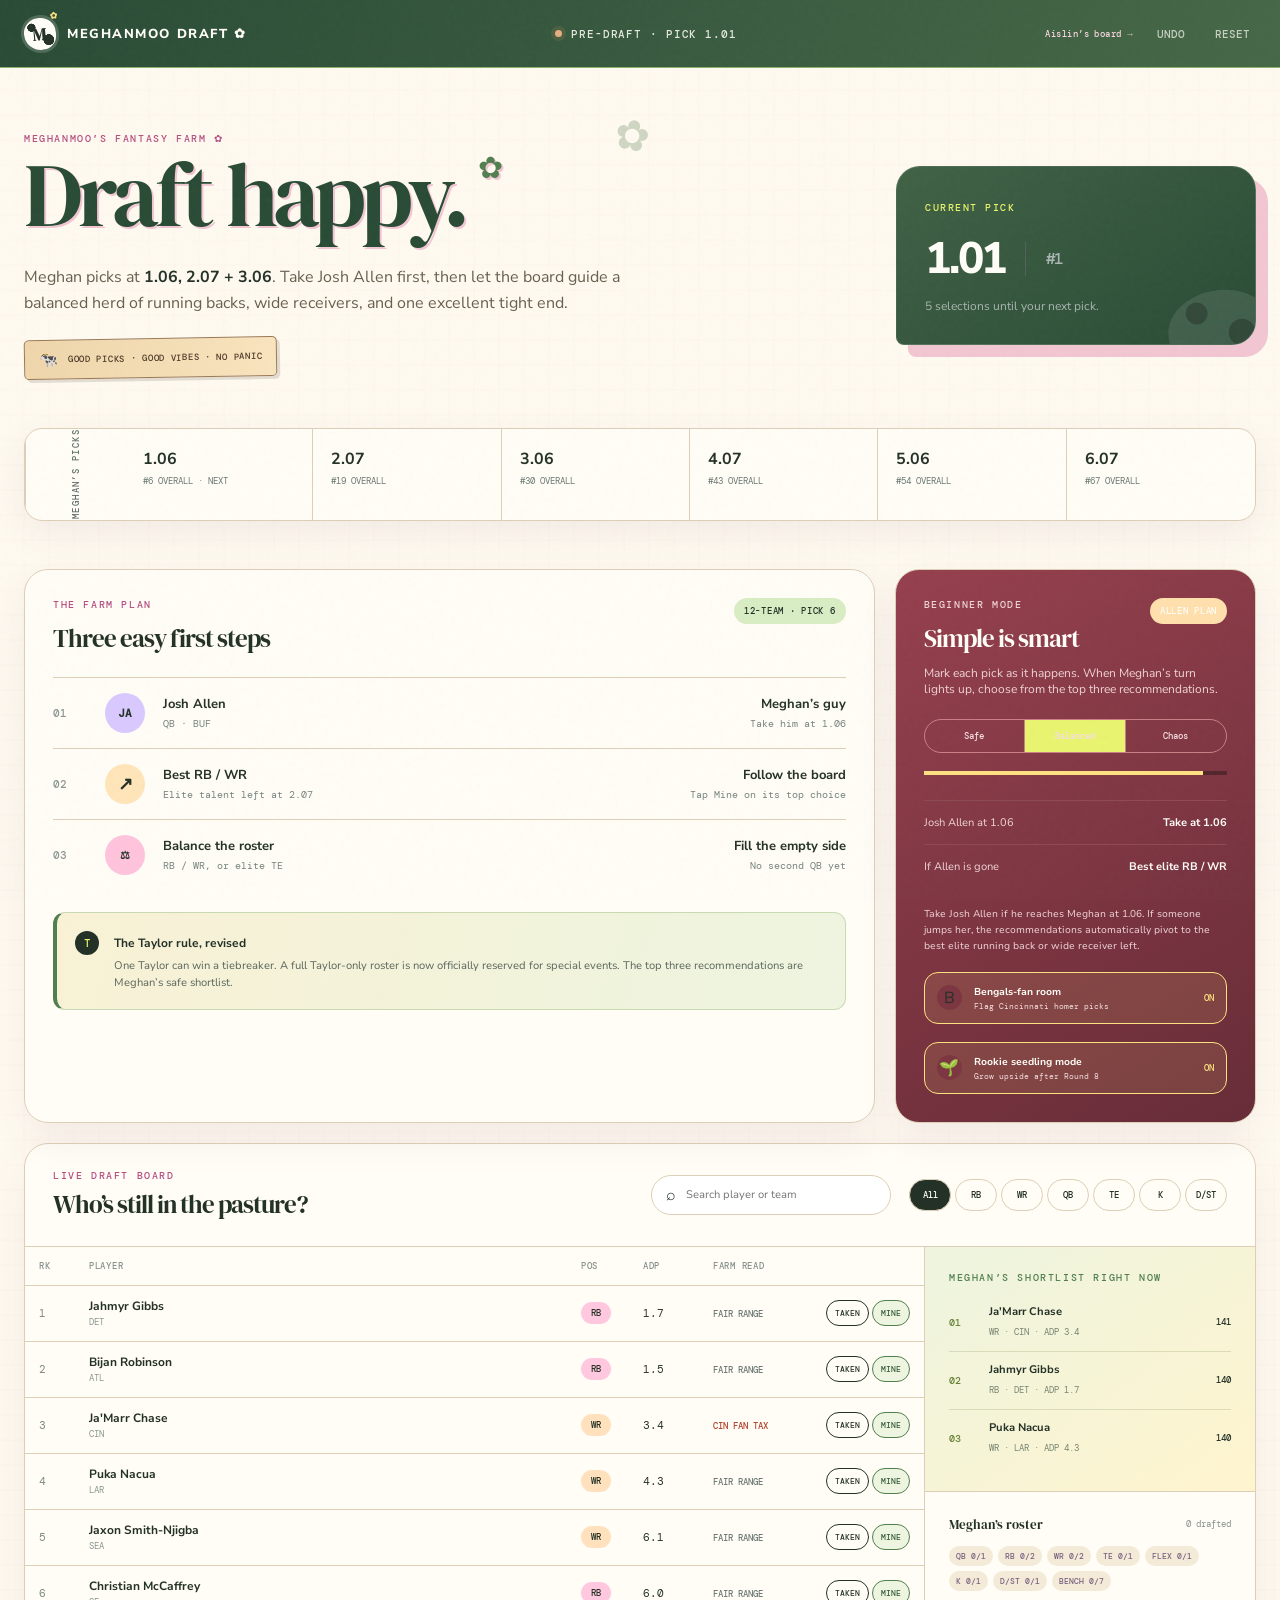
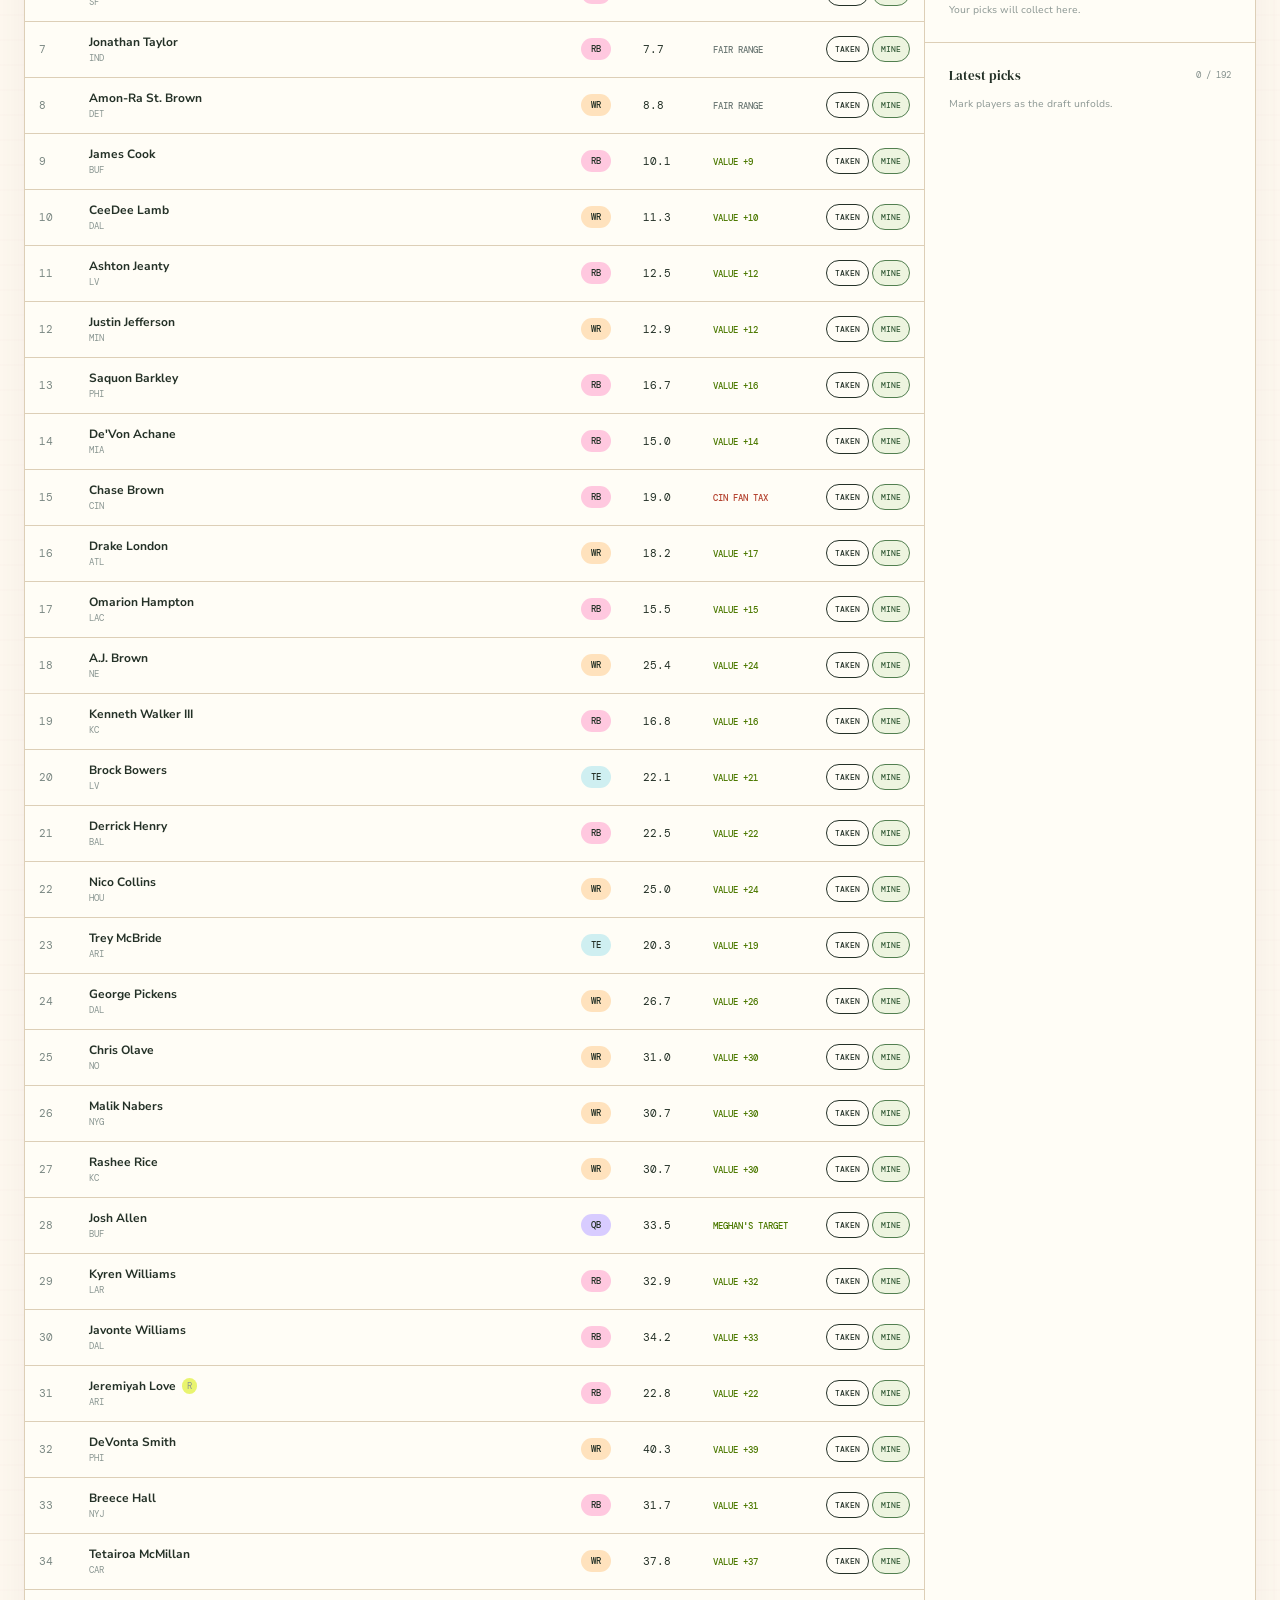
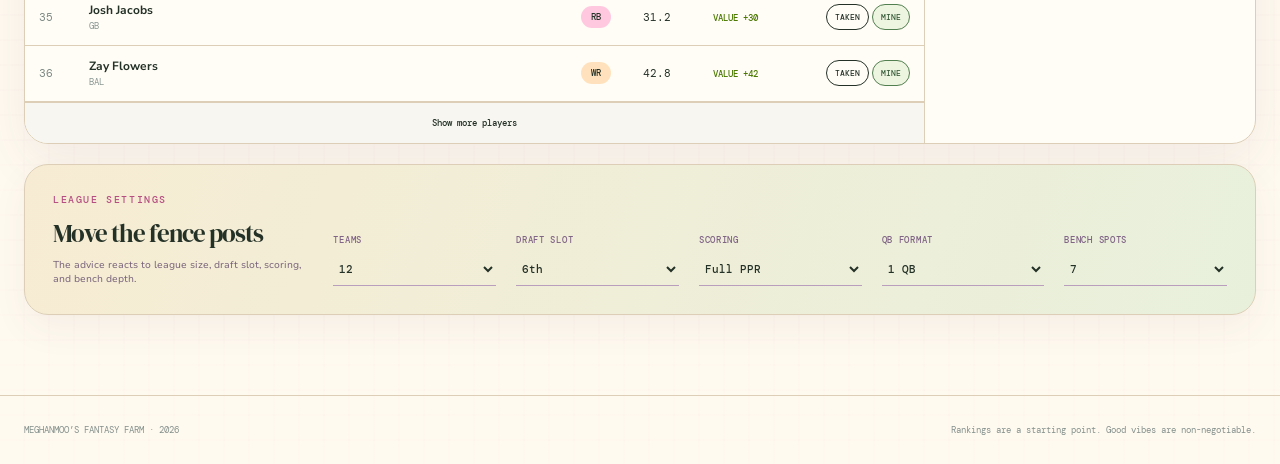
==== meghanmoo/index.html @ f885f4a6 "feat: add Meghanmoo's farm draft board" ====
<!doctype html>
<html lang="en">
  <head>
    <meta charset="UTF-8" />
    <meta name="viewport" content="width=device-width, initial-scale=1.0" />
    <meta name="theme-color" content="#35513a" />
    <title>Meghanmoo Draft — Pick-six co-pilot</title>
    <link rel="preconnect" href="https://fonts.googleapis.com" />
    <link rel="preconnect" href="https://fonts.gstatic.com" crossorigin />
    <link href="https://fonts.googleapis.com/css2?family=DM+Mono:wght@400;500&family=DM+Serif+Display&family=Nunito+Sans:wght@400;600;700;800&display=swap" rel="stylesheet" />
    <link rel="stylesheet" href="../styles.css" />
  </head>
  <body class="meghan-page">
    <div class="noise" aria-hidden="true"></div>
    <header class="topbar">
      <a class="brand" href="#"><span class="brand-mark">M</span><span>MEGHANMOO DRAFT ✿</span></a>
      <div class="draft-status"><span class="live-dot"></span><span id="statusText">PRE-DRAFT · PICK 1.01</span></div>
      <div class="header-actions">
        <a class="profile-link" href="../">Aislin’s board →</a>
        <button class="text-button" id="undoButton" type="button">Undo</button>
        <button class="text-button" id="resetButton" type="button">Reset</button>
      </div>
    </header>
    <div class="my-turn-alert" id="myTurnAlert" role="alert" aria-live="assertive">
      <span class="turn-pulse"></span>
      <strong>MEGHAN, YOU’RE ON THE CLOCK</strong>
      <span id="alertPick">PICK 1.06 · #6 OVERALL</span>
      <a href="#liveBoard">Open best available ↓</a>
    </div>

    <main>
      <section class="hero">
        <div>
          <p class="eyebrow">MEGHANMOO’S FANTASY FARM ✿</p>
          <h1>Draft happy.<span aria-hidden="true">✿</span></h1>
          <p class="hero-copy">Meghan picks at <strong>1.06, 2.07 + 3.06</strong>. Take Josh Allen first, then let the board guide a balanced herd of running backs, wide receivers, and one excellent tight end.</p>
          <div class="farm-sign" aria-label="Farm draft motto"><span>🐄</span> GOOD PICKS · GOOD VIBES · NO PANIC</div>
        </div>
        <div class="on-clock-card">
          <span class="micro-label">CURRENT PICK</span>
          <div class="clock-row"><span id="currentPick">1.01</span><span class="clock-divider"></span><span id="overallPick">#1</span></div>
          <p id="clockHint">Five selections until Meghan’s first pick.</p>
        </div>
      </section>

      <section class="pick-strip" aria-label="Meghan's upcoming picks">
        <div class="strip-label">MEGHAN’S PICKS</div>
        <div id="pickTimeline" class="pick-timeline"></div>
      </section>

      <section class="strategy-grid">
        <article class="plan-card feature-card">
          <div class="card-heading">
            <div><p class="eyebrow">THE FARM PLAN</p><h2>Three easy first steps</h2></div>
            <span class="pill green">12-team · Pick 6</span>
          </div>
          <div class="script-list">
            <div class="script-row">
              <span class="round-number">01</span>
              <div class="player-avatar qb">JA</div>
              <div class="script-player"><strong>Josh Allen</strong><span>QB · BUF</span></div>
              <div class="script-note"><strong>Meghan’s guy</strong><span>Take him at 1.06</span></div>
            </div>
            <div class="script-row flexible">
              <span class="round-number">02</span>
              <div class="player-avatar flex">↗</div>
              <div class="script-player"><strong>Best RB / WR</strong><span>Elite talent left at 2.07</span></div>
              <div class="script-note"><strong>Follow the board</strong><span>Tap Mine on its top choice</span></div>
            </div>
            <div class="script-row">
              <span class="round-number">03</span>
              <div class="player-avatar rb">⚖</div>
              <div class="script-player"><strong>Balance the roster</strong><span>RB / WR, or elite TE</span></div>
              <div class="script-note"><strong>Fill the empty side</strong><span>No second QB yet</span></div>
            </div>
          </div>
          <div class="strategy-callout">
            <span class="callout-icon">T</span>
            <div><strong>The Taylor rule, revised</strong><p>One Taylor can win a tiebreaker. A full Taylor-only roster is now officially reserved for special events. The top three recommendations are Meghan’s safe shortlist.</p></div>
          </div>
        </article>

        <aside class="room-card">
          <div class="card-heading compact"><div><p class="eyebrow">BEGINNER MODE</p><h2>Simple is smart</h2></div><span id="pressureBadge" class="pill amber">ALLEN PLAN</span></div>
          <p class="room-copy">Mark each pick as it happens. When Meghan’s turn lights up, choose from the top three recommendations.</p>
          <div class="segmented" id="qbPressure" role="group" aria-label="Draft risk preference">
            <button data-value="normal" type="button">Safe</button>
            <button data-value="early" class="active" type="button">Balanced</button>
            <button data-value="run" type="button">Chaos</button>
          </div>
          <div class="meter"><span id="pressureMeter"></span></div>
          <div class="room-stat"><span>Josh Allen at 1.06</span><strong id="burrowVerdict">Take at 1.06</strong></div>
          <div class="room-stat"><span>If Allen is gone</span><strong id="fallbackWindow">Best elite RB / WR</strong></div>
          <p class="micro-copy" id="pressureExplanation">Take Josh Allen if he reaches Meghan. If he is stolen, the board automatically pivots to the best elite running back or wide receiver left.</p>
          <button class="upside-toggle active" id="bengalsToggle" type="button"><span>B</span><span><strong>Bengals-fan room</strong><small>Flag Cincinnati homer picks</small></span><b>ON</b></button>
          <button class="upside-toggle active" id="upsideToggle" type="button"><span>🌱</span><span><strong>Rookie seedling mode</strong><small>Grow upside after Round 8</small></span><b>ON</b></button>
        </aside>
      </section>

      <section class="draft-room" id="liveBoard">
        <div class="room-toolbar">
          <div><p class="eyebrow">LIVE DRAFT BOARD</p><h2>Who’s still in the pasture?</h2></div>
          <label class="search"><span>⌕</span><input id="playerSearch" type="search" placeholder="Search player or team" /></label>
          <div class="filters" id="positionFilters" role="group" aria-label="Filter by position">
            <button class="active" data-position="ALL" type="button">All</button>
            <button data-position="RB" type="button">RB</button>
            <button data-position="WR" type="button">WR</button>
            <button data-position="QB" type="button">QB</button>
            <button data-position="TE" type="button">TE</button>
            <button data-position="K" type="button">K</button>
            <button data-position="DST" type="button">D/ST</button>
          </div>
        </div>

        <div class="board-layout">
          <div class="player-table-wrap">
            <table class="player-table">
              <thead><tr><th>RK</th><th>PLAYER</th><th>POS</th><th>ADP</th><th>FARM READ</th><th></th></tr></thead>
              <tbody id="playerTable"></tbody>
            </table>
            <button class="load-more" id="loadMore" type="button">Show more players</button>
          </div>

          <aside class="side-panel">
            <div class="recommendation">
              <p class="eyebrow">MEGHAN’S SHORTLIST RIGHT NOW</p>
              <div id="recommendationList"></div>
            </div>
            <div class="my-roster">
              <div class="side-title"><h3>Meghan’s roster</h3><span id="rosterCount">0 drafted</span></div>
              <div id="starterStatus" class="starter-status"></div>
              <div id="rosterList" class="roster-list"><p class="empty-state">Her picks will gather here.</p></div>
            </div>
            <div class="pick-log">
              <div class="side-title"><h3>Latest picks</h3><span id="picksCount">0 / 192</span></div>
              <div id="pickLog"><p class="empty-state">Mark players as the draft unfolds.</p></div>
            </div>
          </aside>
        </div>
      </section>

      <section class="settings-card">
        <div><p class="eyebrow">LEAGUE SETTINGS</p><h2>Move the fence posts</h2><p>The advice reacts to league size, draft slot, scoring, and bench depth.</p></div>
        <label>Teams<select id="teamCount"><option>10</option><option selected>12</option><option>14</option><option>16</option></select></label>
        <label>Draft slot<select id="draftSlot"></select></label>
        <label>Scoring<select id="scoring"><option value="ppr" selected>Full PPR</option><option value="half">Half PPR</option><option value="standard">Standard</option></select></label>
        <label>QB format<select id="qbFormat"><option value="1qb" selected>1 QB</option><option value="superflex">Superflex</option></select></label>
        <label>Bench spots<select id="benchCount"><option>4</option><option>5</option><option>6</option><option selected>7</option><option>8</option><option>9</option></select></label>
      </section>
    </main>

    <footer><span>MEGHANMOO’S FANTASY FARM · 2026</span><span>Rankings are a starting point. Good vibes are non-negotiable.</span></footer>

    <div class="toast" id="toast" role="status" aria-live="polite"></div>
    <script>window.DRAFT_PROFILE={id:"meghanmoo",storageKey:"turn-draft-meghanmoo-state",slot:6,priorityPlayer:"Josh Allen",priorityPick:6,turnOwner:"MEGHAN’S"};</script>
    <script src="../app.js"></script>
  </body>
</html>
---- styles.css ----
:root {
  --ink: #3f2748;
  --ink-soft: #5c4264;
  --paper: #fff8fc;
  --paper-2: #f7eefa;
  --line: rgba(93, 56, 103, 0.14);
  --green: #ff83bb;
  --green-dark: #d85294;
  --mint: #e5d5ff;
  --orange: #ffba8b;
  --red: #db5b78;
  --white: #fffafd;
  --mono: "DM Mono", monospace;
  --sans: "Nunito Sans", sans-serif;
  --serif: "DM Serif Display", serif;
}

* { box-sizing: border-box; }
html { scroll-behavior: smooth; }
body { margin: 0; color: var(--ink); background: radial-gradient(circle at 8% 4%, rgba(255,172,211,.28) 0, rgba(255,172,211,0) 260px), radial-gradient(circle at 94% 15%, rgba(211,190,255,.32) 0, rgba(211,190,255,0) 310px), var(--paper); font-family: var(--sans); min-width: 320px; }
body::after { content: ""; position: fixed; inset: 0; z-index: 50; pointer-events: none; border: 0 solid var(--green); transition: border-width .2s ease; }
body.my-turn::after { border-width: 7px; animation: turn-frame 1.6s ease-in-out infinite; }
button, input, select { font: inherit; }
button { color: inherit; }
.noise { position: fixed; inset: 0; pointer-events: none; opacity: .035; z-index: 20; background-image: url("data:image/svg+xml,%3Csvg viewBox='0 0 180 180' xmlns='http://www.w3.org/2000/svg'%3E%3Cfilter id='n'%3E%3CfeTurbulence type='fractalNoise' baseFrequency='.95' numOctaves='3' stitchTiles='stitch'/%3E%3C/filter%3E%3Crect width='100%25' height='100%25' filter='url(%23n)' opacity='.8'/%3E%3C/svg%3E"); }

.topbar { height: 68px; padding: 0 max(24px, calc((100vw - 1400px)/2)); display: flex; align-items: center; justify-content: space-between; color: var(--white); background: linear-gradient(110deg, #38213f, #57325f); border-bottom: 1px solid rgba(255,255,255,.12); position: sticky; top: 0; z-index: 10; }
.brand { display: flex; align-items: center; gap: 11px; color: inherit; text-decoration: none; font-size: 13px; font-weight: 800; letter-spacing: .12em; }
.brand-mark { position: relative; display: grid; place-items: center; width: 32px; height: 32px; border-radius: 50% 50% 46% 54%; background: linear-gradient(135deg, #ff9bc8, #ff6eae); color: var(--ink); font-family: var(--serif); font-size: 17px; box-shadow: 0 0 0 3px rgba(255,255,255,.12); transform: rotate(-5deg); }
.brand-mark::after { content: "✦"; position: absolute; right: -5px; top: -7px; color: #ffe69d; font-size: 9px; }
.draft-status { font: 500 11px var(--mono); letter-spacing: .08em; display: flex; align-items: center; gap: 9px; opacity: .88; }
.live-dot { width: 7px; height: 7px; border-radius: 50%; background: var(--orange); box-shadow: 0 0 0 4px rgba(255,178,98,.12); }
.header-actions { display: flex; gap: 18px; }
.profile-link { align-self: center; color: #ffacd2; font: 500 9px var(--mono); letter-spacing: .05em; text-decoration: none; white-space: nowrap; }
.profile-link:hover { color: var(--white); text-decoration: underline; text-underline-offset: 4px; }
.text-button { border: 0; background: transparent; color: var(--white); opacity: .7; font: 500 11px var(--mono); text-transform: uppercase; cursor: pointer; }
.text-button:hover { opacity: 1; }
.my-turn-alert { position: sticky; top: 68px; z-index: 9; min-height: 50px; display: none; align-items: center; justify-content: center; gap: 14px; padding: 10px 24px; background: var(--green); color: var(--ink); box-shadow: 0 8px 24px rgba(20,40,20,.16); font: 500 11px var(--mono); letter-spacing: .08em; }
.my-turn-alert.show { display: flex; animation: alert-in .25s ease-out; }
.my-turn-alert strong { font-family: var(--sans); font-size: 13px; letter-spacing: .08em; }
.my-turn-alert a { margin-left: 12px; color: var(--ink); font-size: 9px; font-weight: 500; text-underline-offset: 3px; }
.turn-pulse { width: 10px; height: 10px; flex: none; border-radius: 50%; background: var(--ink); box-shadow: 0 0 0 0 rgba(10,23,20,.4); animation: turn-pulse 1.15s infinite; }
body.my-turn .topbar { box-shadow: inset 0 -3px 0 var(--green); }
body.my-turn .live-dot { background: var(--green); box-shadow: 0 0 0 4px rgba(202,255,61,.15); }
body.my-turn .on-clock-card { box-shadow: 12px 12px 0 var(--green), 0 0 0 3px var(--green); animation: clock-card 1.6s ease-in-out infinite; }

@keyframes alert-in { from { transform: translateY(-100%); } to { transform: translateY(0); } }
@keyframes turn-pulse { 70% { box-shadow: 0 0 0 9px rgba(10,23,20,0); } 100% { box-shadow: 0 0 0 0 rgba(10,23,20,0); } }
@keyframes turn-frame { 50% { border-color: #c94f91; } }
@keyframes clock-card { 50% { transform: translateY(-2px); } }

main { max-width: 1400px; margin: 0 auto; padding: 0 24px 80px; }
.hero { position: relative; min-height: 310px; display: grid; grid-template-columns: 1fr 360px; gap: 60px; align-items: center; padding: 64px 0 50px; }
.hero::before { content: "♡"; position: absolute; left: 48%; top: 38px; color: rgba(216,82,148,.3); font: 42px var(--serif); transform: rotate(12deg); }
.eyebrow { margin: 0 0 10px; font: 500 10px var(--mono); letter-spacing: .16em; color: #b64e82; }
h1 { margin: 0; font-family: var(--serif); font-size: clamp(54px, 7vw, 100px); line-height: .9; letter-spacing: -.045em; font-weight: 400; }
h1 span { display: inline-block; margin-left: 12px; color: var(--green-dark); font-size: .33em; vertical-align: top; animation: sparkle 2.4s ease-in-out infinite; }
h2, h3 { font-family: var(--serif); font-weight: 400; }
.hero-copy { max-width: 640px; margin: 28px 0 0; font-size: 16px; line-height: 1.65; color: #735f78; }
.hero-copy strong { color: var(--ink); }
.on-clock-card { padding: 28px; border: 1px solid rgba(255,255,255,.12); border-radius: 24px 24px 24px 8px; background: linear-gradient(145deg, #45274d, #312037); color: var(--white); box-shadow: 12px 12px 0 var(--green); }
.micro-label { font: 500 10px var(--mono); letter-spacing: .15em; color: var(--green); }
.clock-row { display: flex; align-items: center; margin: 20px 0 16px; font-size: 44px; line-height: 1; font-weight: 800; letter-spacing: -.05em; }
.clock-row span:last-child { font: 500 16px var(--mono); color: #aab6b2; }
.clock-divider { width: 1px; height: 34px; margin: 0 20px; background: #52615c; }
.on-clock-card p { margin: 0; color: #aab6b2; font-size: 12px; line-height: 1.6; }

.pick-strip { display: grid; grid-template-columns: 100px 1fr; align-items: stretch; border: 1px solid var(--line); border-radius: 18px; background: rgba(255,250,253,.9); box-shadow: 0 12px 35px rgba(84,45,93,.07); overflow: hidden; }
.strip-label { display: grid; place-items: center; writing-mode: vertical-rl; transform: rotate(180deg); font: 500 9px var(--mono); letter-spacing: .16em; color: #62716c; border-right: 1px solid var(--line); }
.pick-timeline { display: grid; grid-template-columns: repeat(6, 1fr); }
.timeline-pick { position: relative; padding: 19px 18px; border-right: 1px solid var(--line); min-width: 0; }
.timeline-pick:last-child { border: 0; }
.timeline-pick.active { background: linear-gradient(135deg, #ff9bc8, #ff77b5); }
.timeline-pick strong { display: block; font-size: 16px; }
.timeline-pick span { display: block; margin-top: 5px; font: 400 9px var(--mono); color: #6a7873; white-space: nowrap; }
.timeline-pick.active span { color: #64334f; }

.strategy-grid { display: grid; grid-template-columns: minmax(0, 2fr) minmax(300px, .85fr); gap: 20px; margin-top: 48px; }
.plan-card, .room-card { background: rgba(255,250,253,.94); border: 1px solid var(--line); border-radius: 24px; padding: 28px; box-shadow: 0 16px 40px rgba(84,45,93,.07); }
.card-heading { display: flex; justify-content: space-between; gap: 20px; align-items: start; padding-bottom: 22px; }
.card-heading h2, .room-toolbar h2, .settings-card h2 { margin: 0; font-size: 25px; letter-spacing: -.04em; }
.pill { display: inline-flex; border-radius: 999px; padding: 7px 10px; font: 500 9px var(--mono); text-transform: uppercase; letter-spacing: .08em; white-space: nowrap; }
.pill.green { background: var(--mint); }
.pill.amber { background: #ffe0ad; }
.script-row { display: grid; grid-template-columns: 36px 42px minmax(150px, 1fr) minmax(150px, .8fr); gap: 16px; align-items: center; padding: 15px 0; border-top: 1px solid var(--line); }
.round-number { font: 500 11px var(--mono); color: #8b9692; }
.player-avatar { display: grid; place-items: center; width: 40px; height: 40px; border-radius: 50%; font: 700 11px var(--mono); }
.player-avatar.rb { background: #ffc4dc; }.player-avatar.qb { background: #d9c9ff; }.player-avatar.flex { background: #ffe5b9; font-size: 18px; }
.script-player strong, .script-note strong { display: block; font-size: 13px; }
.script-player span, .script-note span { display: block; margin-top: 4px; font: 400 10px var(--mono); color: #77837f; }
.script-note { text-align: right; }.script-note.warning strong { color: #a83a28; }
.strategy-callout { display: flex; gap: 15px; margin-top: 22px; padding: 18px; border: 1px solid #f3c7df; border-left: 4px solid var(--green-dark); border-radius: 12px; background: linear-gradient(110deg, #fff0f7, #f8efff); }
.callout-icon { flex: none; display: grid; place-items: center; width: 24px; height: 24px; border-radius: 50%; background: var(--ink); color: var(--green); font: 500 11px var(--mono); }
.strategy-callout strong { font-size: 12px; }.strategy-callout p { margin: 4px 0 0; color: #5a665d; font-size: 11px; line-height: 1.55; }
.room-card { background: linear-gradient(150deg, #4b2b53, #35223d); color: var(--white); }
.room-card .eyebrow { color: #899691; }.card-heading.compact { padding-bottom: 10px; }.room-copy { margin: 0 0 22px; color: #9ca9a4; font-size: 12px; }
.segmented { display: grid; grid-template-columns: repeat(3, 1fr); border: 1px solid #795d80; border-radius: 999px; overflow: hidden; }
.segmented button { border: 0; border-right: 1px solid #795d80; padding: 10px 5px; background: transparent; color: #c5b0cb; font: 500 9px var(--mono); cursor: pointer; }
.segmented button:last-child { border: 0; }.segmented button.active { background: var(--green); color: var(--ink); }
.meter { height: 4px; background: #34433e; margin: 18px 0 25px; }.meter span { display: block; height: 100%; width: 50%; background: var(--orange); transition: width .25s ease; }
.room-stat { display: flex; justify-content: space-between; gap: 15px; padding: 14px 0; border-top: 1px solid #35443f; font-size: 11px; }.room-stat span { color: #8d9a95; }.room-stat strong { font-size: 11px; }
.room-stat .locked-read { color: #ff9bc8; font: 500 9px var(--mono); }
.micro-copy { color: #85928d; font-size: 10px; line-height: 1.6; margin: 18px 0 0; }
.upside-toggle { width: 100%; display: grid; grid-template-columns: 28px 1fr auto; gap: 9px; align-items: center; margin-top: 18px; padding: 12px; border: 1px solid #795d80; border-radius: 14px; background: rgba(255,255,255,.025); color: #c5b0cb; text-align: left; cursor: pointer; }.upside-toggle > span:first-child { display: grid; place-items: center; width: 25px; height: 25px; border-radius: 50%; background: #684a70; }.upside-toggle strong,.upside-toggle small { display:block; }.upside-toggle strong { color: var(--white); font-size: 10px; }.upside-toggle small { margin-top: 2px; font: 400 8px var(--mono); }.upside-toggle b { font: 500 9px var(--mono); color: #b6a0bc; }.upside-toggle.active { border-color: #ef7eb4; background: rgba(255,131,187,.09); }.upside-toggle.active > span:first-child { background: var(--green); color: var(--ink); }.upside-toggle.active b { color: #ff9bc8; }

.draft-room { margin-top: 20px; background: rgba(255,250,253,.96); border: 1px solid var(--line); border-radius: 24px; box-shadow: 0 18px 50px rgba(84,45,93,.08); overflow: hidden; scroll-margin-top: 130px; }
.room-toolbar { padding: 25px 28px; display: flex; align-items: center; gap: 18px; border-bottom: 1px solid var(--line); }
.room-toolbar > div:first-child { margin-right: auto; }.room-toolbar .eyebrow { margin-bottom: 5px; }
.search { width: 240px; height: 40px; display: flex; align-items: center; gap: 8px; border: 1px solid var(--line); border-radius: 999px; padding: 0 14px; background: #fff; }
.search input { min-width: 0; width: 100%; border: 0; outline: 0; background: transparent; font-size: 11px; }
.filters { display: flex; gap: 4px; }.filters button { border: 1px solid var(--line); border-radius: 999px; background: transparent; min-width: 42px; padding: 9px 10px; font: 500 9px var(--mono); cursor: pointer; }.filters button.active { background: var(--ink); color: var(--white); }
.board-layout { display: grid; grid-template-columns: minmax(0, 1fr) 330px; }
.player-table-wrap { min-width: 0; border-right: 1px solid var(--line); }
.player-table { width: 100%; border-collapse: collapse; table-layout: fixed; }
.player-table th { padding: 13px 14px; text-align: left; color: #88938f; font: 500 9px var(--mono); letter-spacing: .08em; border-bottom: 1px solid var(--line); }
.player-table th:nth-child(1) { width: 50px; }.player-table th:nth-child(3) { width: 62px; }.player-table th:nth-child(4) { width: 70px; }.player-table th:nth-child(5) { width: 120px; }.player-table th:nth-child(6) { width: 105px; }
.player-table td { padding: 12px 14px; border-bottom: 1px solid var(--line); font-size: 11px; vertical-align: middle; }
.player-table tr:hover td { background: #fff0f7; }
.rank { color: #7b8883; font: 400 10px var(--mono); }.player-cell strong { display: block; font-size: 12px; }.player-cell span { color: #8a9692; font: 400 9px var(--mono); }
.position { display: inline-flex; justify-content: center; min-width: 30px; padding: 5px; border-radius: 999px; font: 500 9px var(--mono); background: var(--paper-2); }.position.RB { background: #ffc8df; }.position.WR { background: #ffe2bd; }.position.QB { background: #d8ccff; }.position.TE { background: #cfeff1; }.position.K { background: #d9efd1; }.position.DST { background: #eadff0; }
.adp { font: 400 10px var(--mono); }.turn-read { font: 500 9px var(--mono); }.turn-read.value { color: #4c7900; }.turn-read.reach { color: #b54431; }.turn-read.fair { color: #6f7b77; }
.draft-button { border: 1px solid var(--ink); border-radius: 999px; background: transparent; padding: 7px 8px; font: 500 8px var(--mono); cursor: pointer; text-transform: uppercase; }.draft-button:hover { background: var(--ink); color: var(--white); }.pick-buttons { display: flex; gap: 3px; justify-content: flex-end; }.mine-button { border-color: var(--green-dark); color: #ad3c76; background: #fff0f7; }.rookie-tag { display: inline-block; margin-left: 6px; padding: 2px 5px; border-radius: 999px; background: var(--green); color: var(--ink); font: 500 7px var(--mono); vertical-align: 1px; }
.draft-actions { position: relative; }.action-menu { display: none; position: absolute; right: 0; top: 33px; z-index: 4; width: 128px; background: var(--ink); box-shadow: 0 7px 20px rgba(0,0,0,.2); }.draft-actions.open .action-menu { display: block; }.action-menu button { width: 100%; padding: 10px; color: white; background: transparent; border: 0; text-align: left; font: 400 9px var(--mono); cursor: pointer; }.action-menu button:hover { background: #263a33; }
.load-more { width: 100%; border: 0; border-top: 1px solid var(--line); padding: 14px; background: #f7f6f1; font: 500 9px var(--mono); cursor: pointer; }
.side-panel > div { padding: 24px; border-bottom: 1px solid var(--line); }.side-panel > div:last-child { border: 0; }
.recommendation { background: linear-gradient(145deg, #fff0f7, #f1e9ff); }.recommendation .eyebrow { color: #a84878; }
.rec-player { display: grid; grid-template-columns: 30px 1fr auto; align-items: center; gap: 10px; padding: 10px 0; border-top: 1px solid rgba(85,110,42,.18); }.rec-player:first-child { border-top: 0; }.rec-rank { font: 500 10px var(--mono); color: #668134; }.rec-player strong { display: block; font-size: 11px; }.rec-player small { color: #778472; font: 400 9px var(--mono); }.rec-score { font: 500 9px var(--mono); }
.side-title { display: flex; justify-content: space-between; align-items: center; margin-bottom: 13px; }.side-title h3 { margin: 0; font-size: 13px; }.side-title span { color: #84908c; font: 400 9px var(--mono); }
.empty-state { color: #8d9894; font-size: 10px; line-height: 1.5; margin: 0; }
.starter-status { display: flex; flex-wrap: wrap; gap: 5px; padding-bottom: 12px; }.slot-status { padding: 5px 7px; border-radius: 999px; background: var(--paper-2); color: #78617e; font: 500 8px var(--mono); }.slot-status.filled { color: #963366; background: #ffd9e9; }
.roster-chip { display: flex; align-items: center; gap: 8px; padding: 7px 0; border-top: 1px solid var(--line); font-size: 10px; }.roster-chip:first-child { border-top: 0; }.roster-chip .position { transform: scale(.85); transform-origin: left; }.roster-chip strong { margin-left: -3px; }.roster-chip span:last-child { margin-left: auto; color: #8b9692; font: 400 9px var(--mono); }
.log-row { display: grid; grid-template-columns: 34px 1fr auto; gap: 7px; padding: 7px 0; border-top: 1px solid var(--line); font-size: 9px; }.log-row:first-child { border-top: 0; }.log-row span:first-child, .log-row span:last-child { color: #8b9692; font: 400 8px var(--mono); }

.settings-card { margin-top: 20px; display: grid; grid-template-columns: 1.6fr repeat(5, 1fr); align-items: end; gap: 20px; padding: 28px; border: 1px solid var(--line); border-radius: 24px; background: linear-gradient(110deg, #fbedf5, #eee6fa); box-shadow: 0 14px 36px rgba(84,45,93,.06); }.settings-card p:last-child { margin: 8px 0 0; color: #766179; font-size: 10px; }.settings-card label { display: grid; gap: 7px; color: #806486; font: 500 9px var(--mono); text-transform: uppercase; letter-spacing: .08em; }.settings-card select { width: 100%; border: 0; border-bottom: 1px solid #b99ebe; border-radius: 0; padding: 8px 2px; background: transparent; color: var(--ink); font-size: 11px; }
footer { max-width: 1400px; margin: 0 auto; padding: 28px 24px; border-top: 1px solid var(--line); display: flex; justify-content: space-between; color: #84908c; font: 400 9px var(--mono); }
.toast { position: fixed; left: 50%; bottom: 24px; z-index: 30; transform: translate(-50%, 20px); padding: 11px 16px; border-radius: 999px; background: var(--ink); color: var(--white); box-shadow: 0 8px 25px rgba(63,39,72,.25); font: 400 10px var(--mono); opacity: 0; pointer-events: none; transition: .2s ease; }.toast.show { opacity: 1; transform: translate(-50%, 0); }

body.meghan-page {
  --ink: #243127;
  --paper: #fffaf0;
  --paper-2: #f3ead8;
  --line: #ddcfb7;
  --green: #e9f46f;
  --green-dark: #527f50;
  --mint: #d9edc4;
  --white: #fffdf7;
  background:
    linear-gradient(rgba(255,250,240,.9), rgba(255,250,240,.9)),
    repeating-linear-gradient(0deg, transparent 0 23px, rgba(181,69,92,.12) 23px 25px),
    repeating-linear-gradient(90deg, transparent 0 23px, rgba(181,69,92,.12) 23px 25px),
    #fffaf0;
}
.meghan-page .topbar { background: linear-gradient(110deg, #294b35, #466847); border-bottom-color: #8db26f; }
.meghan-page .brand-mark { color: #243127; background: radial-gradient(circle at 25% 28%, #243127 0 12%, transparent 13%), radial-gradient(circle at 76% 70%, #243127 0 16%, transparent 17%), #fffdf7; box-shadow: 0 0 0 3px rgba(255,255,255,.18); }
.meghan-page .brand-mark::after { content: "✿"; color: #ffe182; }
.meghan-page .profile-link { color: #f9d6e2; }
.meghan-page .hero::before { content: "✿"; color: rgba(82,127,80,.28); }
.meghan-page h1 { color: #294b35; text-shadow: 2px 2px 0 #f2c6d2; }
.meghan-page .hero-copy { color: #685f4f; }
.farm-sign { display: inline-flex; align-items: center; gap: 9px; margin-top: 22px; padding: 9px 14px; border: 1px solid #9a7954; border-radius: 5px; color: #4e3b29; background: linear-gradient(90deg, #efd6ab, #f8e4bd); box-shadow: 3px 3px 0 rgba(78,59,41,.15); font: 500 9px var(--mono); letter-spacing: .08em; transform: rotate(-1deg); }
.farm-sign span { font-size: 15px; }
.meghan-page .on-clock-card { position: relative; overflow: hidden; background: linear-gradient(145deg, #406245, #294b35); box-shadow: 12px 12px 0 #f2c6d2; }
.meghan-page .on-clock-card::after { content: ""; position: absolute; right: -18px; bottom: -26px; width: 105px; height: 80px; border-radius: 50% 50% 0 0; background: radial-gradient(circle at 30% 25%, rgba(36,49,39,.5) 0 11%, transparent 12%), radial-gradient(circle at 70% 57%, rgba(36,49,39,.5) 0 15%, transparent 16%), rgba(255,253,247,.1); transform: rotate(-9deg); }
.meghan-page .pick-strip, .meghan-page .plan-card, .meghan-page .draft-room { background: rgba(255,253,247,.96); }
.meghan-page .timeline-pick.active { background: linear-gradient(135deg, #f2c6d2, #ffe182); }
.meghan-page .strategy-callout { border-color: #c9d9b2; border-left-color: #527f50; background: linear-gradient(110deg, #f8f1d5, #edf4df); }
.meghan-page .room-card { background: linear-gradient(150deg, #963f4d, #672d38); }
.meghan-page .room-card .eyebrow, .meghan-page .room-copy, .meghan-page .micro-copy, .meghan-page .room-stat span { color: #efd4d6; }
.meghan-page .segmented { border-color: #ca7f86; }
.meghan-page .segmented button { border-right-color: #ca7f86; color: #f5dfe1; }
.meghan-page .meter { background: #54252d; }
.meghan-page .meter span { background: #ffe182; }
.meghan-page .room-stat { border-top-color: #8e4a54; }
.meghan-page .upside-toggle { border-color: #b86670; color: #f5dfe1; }
.meghan-page .upside-toggle > span:first-child { background: #7d3742; }
.meghan-page .upside-toggle.active { border-color: #ffe182; background: rgba(255,225,130,.11); }
.meghan-page .upside-toggle.active b, .meghan-page .room-stat .locked-read { color: #ffe182; }
.meghan-page .recommendation { background: linear-gradient(145deg, #edf4df, #fff4ce); }
.meghan-page .recommendation .eyebrow { color: #527f50; }
.meghan-page .settings-card { background: linear-gradient(110deg, #f7ecd3, #e8f0dc); }
.meghan-page .player-table tr:hover td { background: #f4f1d7; }
.meghan-page .mine-button { border-color: #527f50; color: #355b39; background: #edf4df; }

@keyframes sparkle { 50% { opacity: .45; transform: rotate(16deg) scale(.82); } }

@media (max-width: 980px) {
  .hero { grid-template-columns: 1fr 300px; }.strategy-grid { grid-template-columns: 1fr; }.board-layout { grid-template-columns: 1fr; }.player-table-wrap { border-right: 0; }.side-panel { display: grid; grid-template-columns: repeat(3, 1fr); border-top: 1px solid var(--line); }.side-panel > div { border-right: 1px solid var(--line); border-bottom: 0; }.settings-card { grid-template-columns: repeat(2, 1fr); }.settings-card > div { grid-column: 1 / -1; }
}
@media (max-width: 720px) {
  .topbar { padding: 0 16px; }.draft-status { display: none; }.profile-link { display: none; }.my-turn-alert { top: 68px; justify-content: flex-start; gap: 9px; padding: 10px 16px; }.my-turn-alert a { display: none; } main { padding: 0 14px 60px; }.hero { grid-template-columns: 1fr; gap: 34px; padding: 50px 0 42px; }.on-clock-card { max-width: 340px; }.pick-strip { grid-template-columns: 45px 1fr; overflow-x: auto; }.pick-timeline { min-width: 620px; }.strategy-grid { margin-top: 28px; }.plan-card, .room-card { padding: 20px; }.script-row { grid-template-columns: 28px 40px 1fr; }.script-note { grid-column: 3; text-align: left; margin-top: -10px; }.room-toolbar { align-items: stretch; flex-wrap: wrap; padding: 20px; }.room-toolbar > div:first-child { width: 100%; }.search { flex: 1; }.filters { overflow-x: auto; }.player-table th:nth-child(4), .player-table td:nth-child(4), .player-table th:nth-child(5), .player-table td:nth-child(5) { display: none; }.player-table th:nth-child(6) { width: 95px; }.side-panel { grid-template-columns: 1fr; }.side-panel > div { border-right: 0; border-bottom: 1px solid var(--line); }.settings-card { grid-template-columns: 1fr 1fr; padding: 20px; } footer { flex-direction: column; gap: 8px; }
}
@media (prefers-reduced-motion: reduce) { body.my-turn::after, body.my-turn .on-clock-card, .turn-pulse, .my-turn-alert.show { animation: none; } }
@media (max-width: 440px) { .brand span:last-child { display:none; }.script-row { gap: 10px; }.settings-card { grid-template-columns: 1fr; }.settings-card > div { grid-column: auto; } }
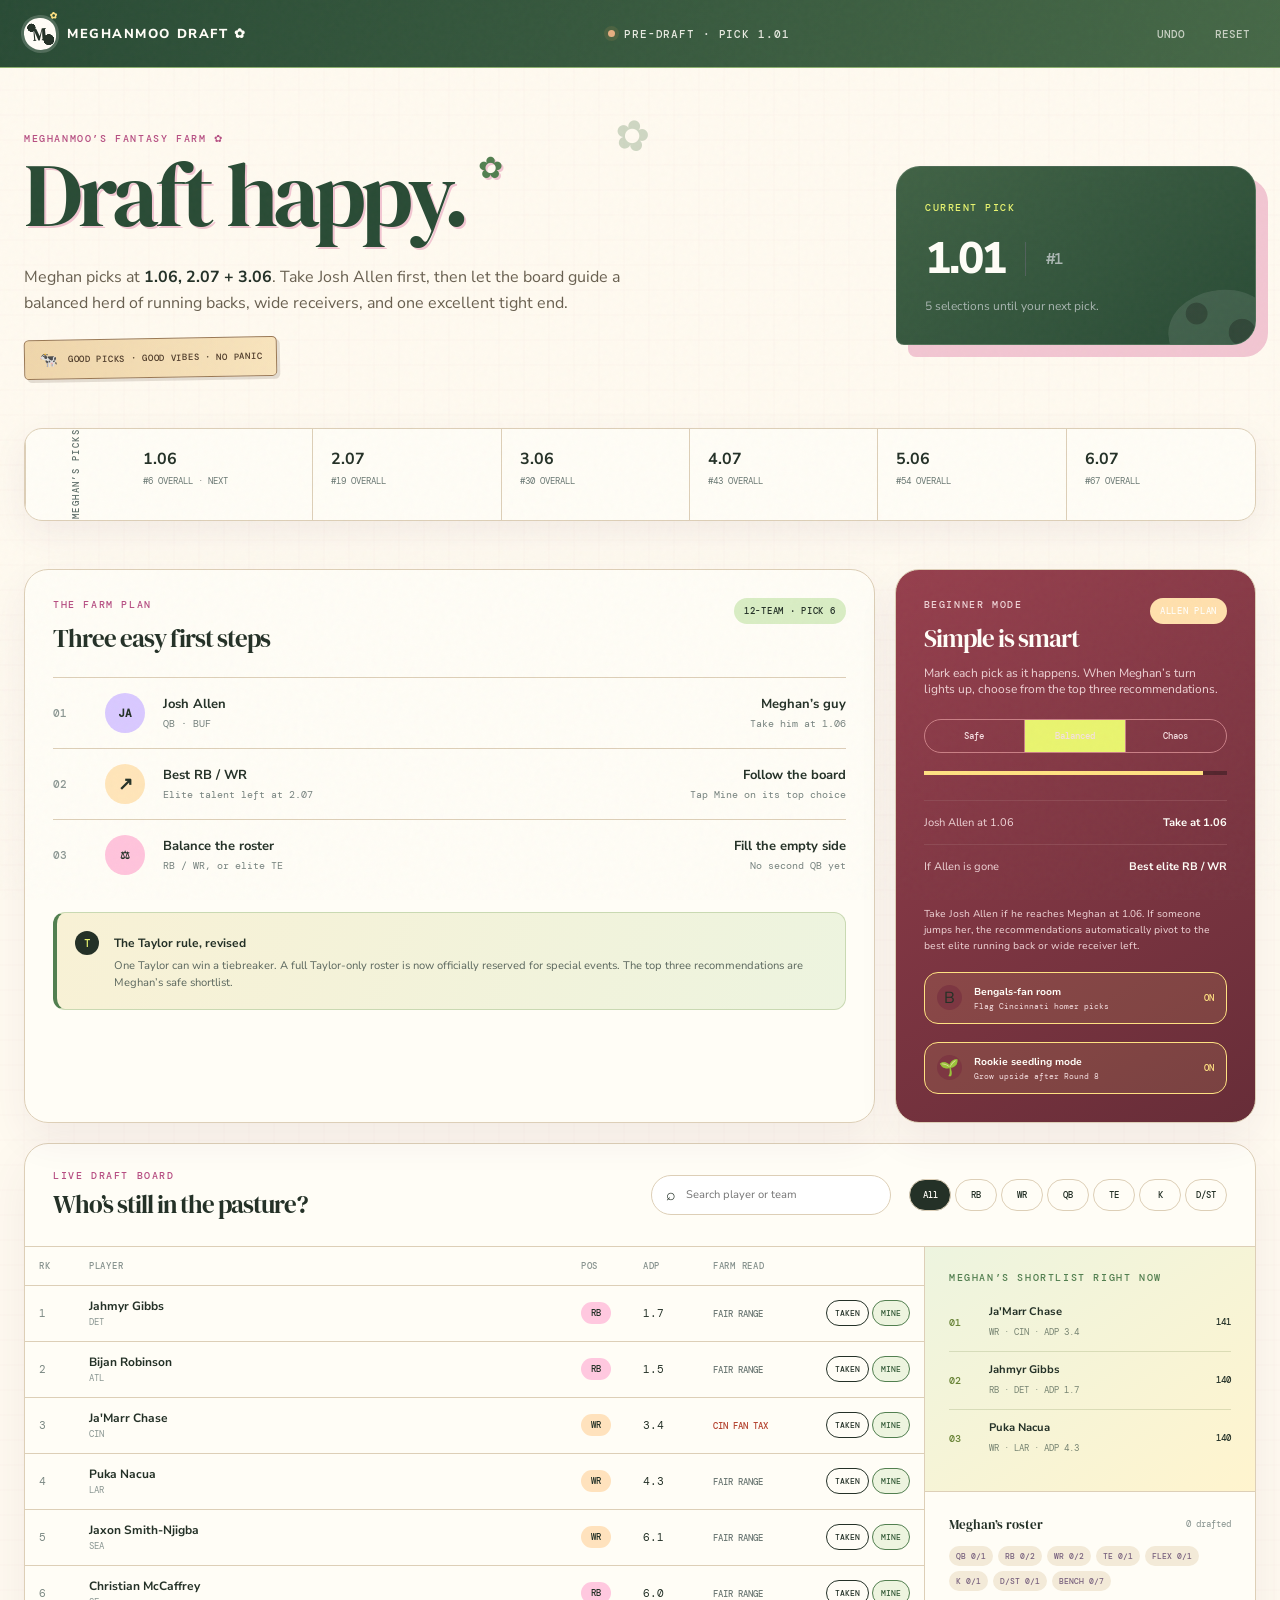
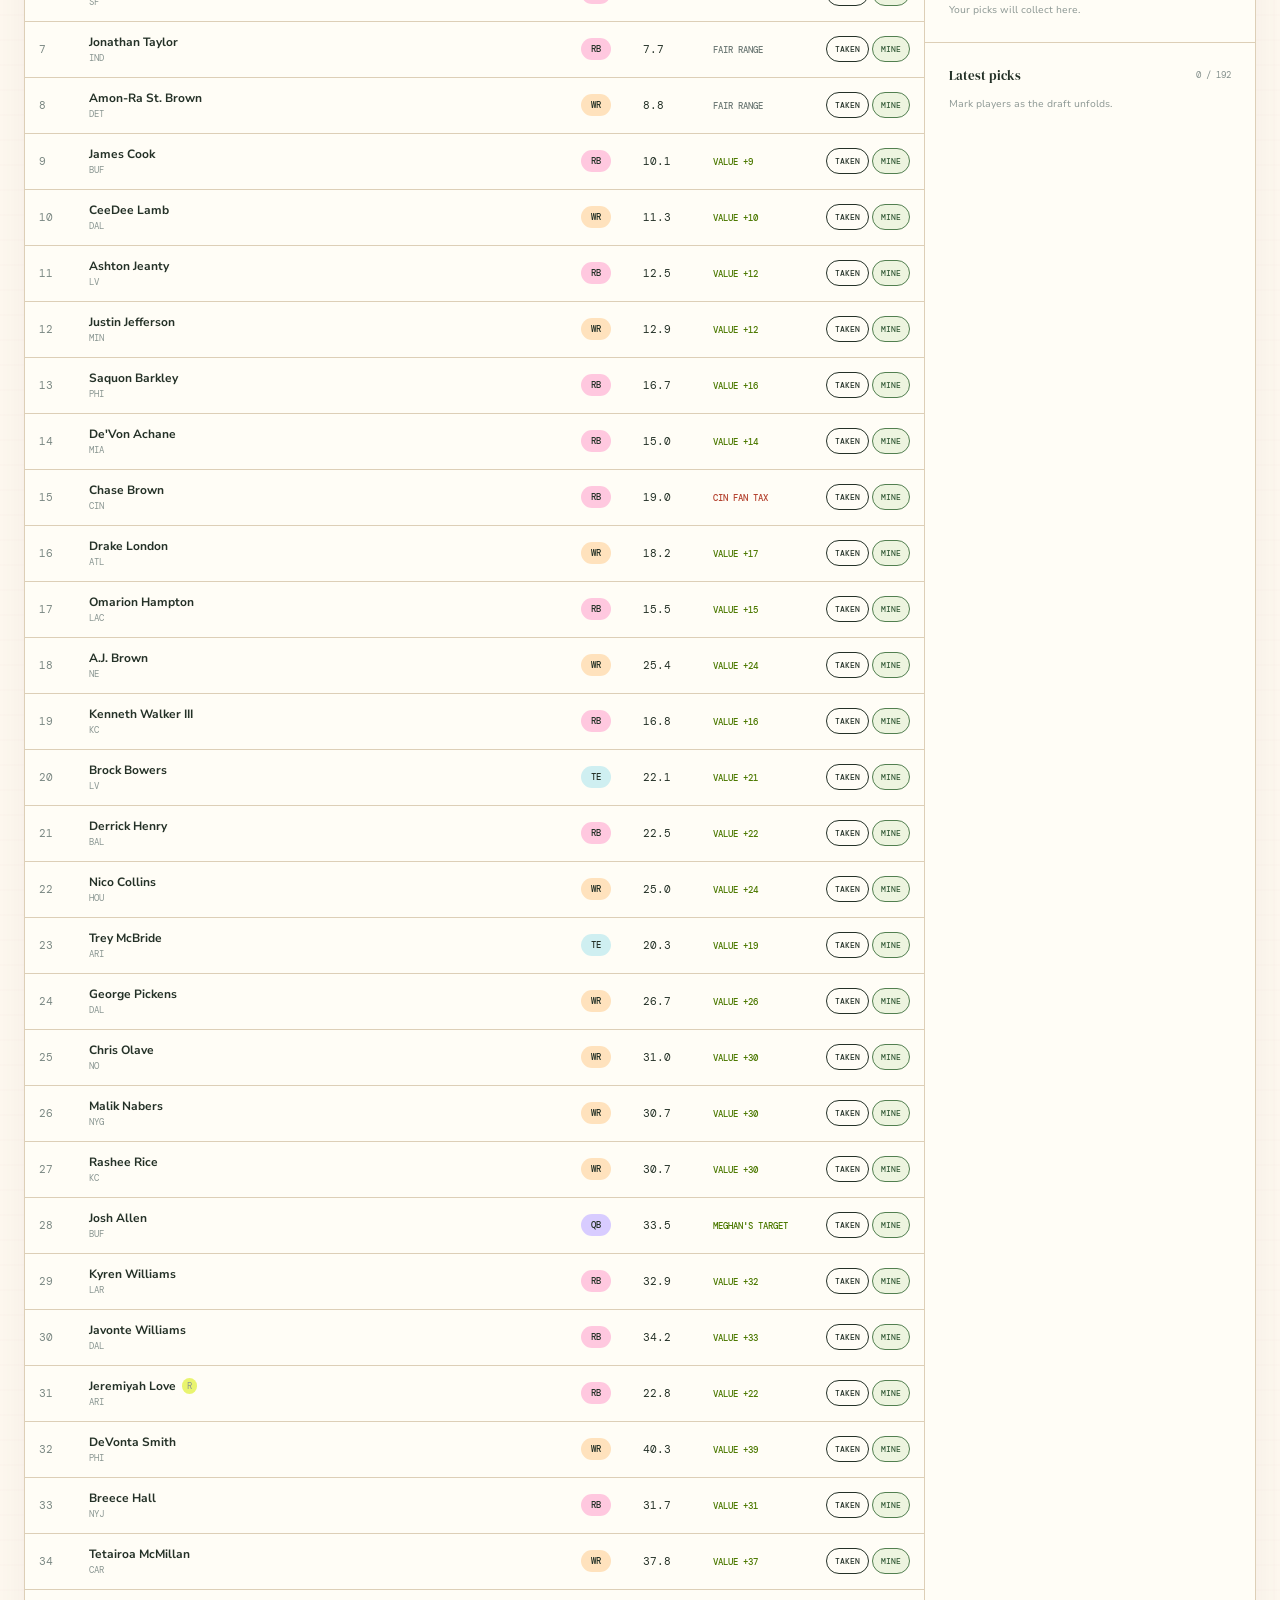
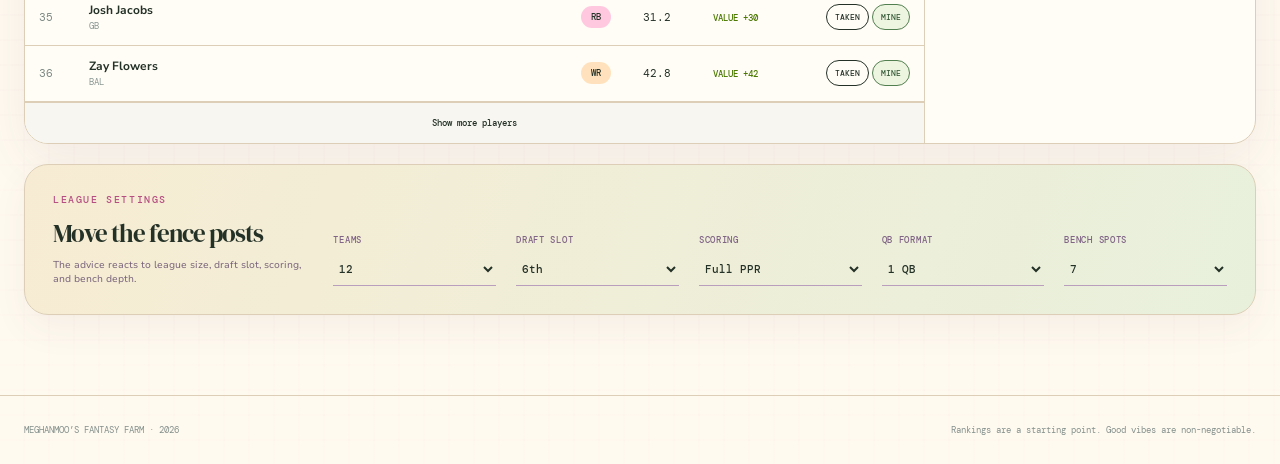
==== commit 1585fd25: "fix: hide private board link from Meghan" ====
--- a/meghanmoo/index.html
+++ b/meghanmoo/index.html
@@ -16,7 +16,6 @@
       <a class="brand" href="#"><span class="brand-mark">M</span><span>MEGHANMOO DRAFT ✿</span></a>
       <div class="draft-status"><span class="live-dot"></span><span id="statusText">PRE-DRAFT · PICK 1.01</span></div>
       <div class="header-actions">
-        <a class="profile-link" href="../">Aislin’s board →</a>
         <button class="text-button" id="undoButton" type="button">Undo</button>
         <button class="text-button" id="resetButton" type="button">Reset</button>
       </div>
